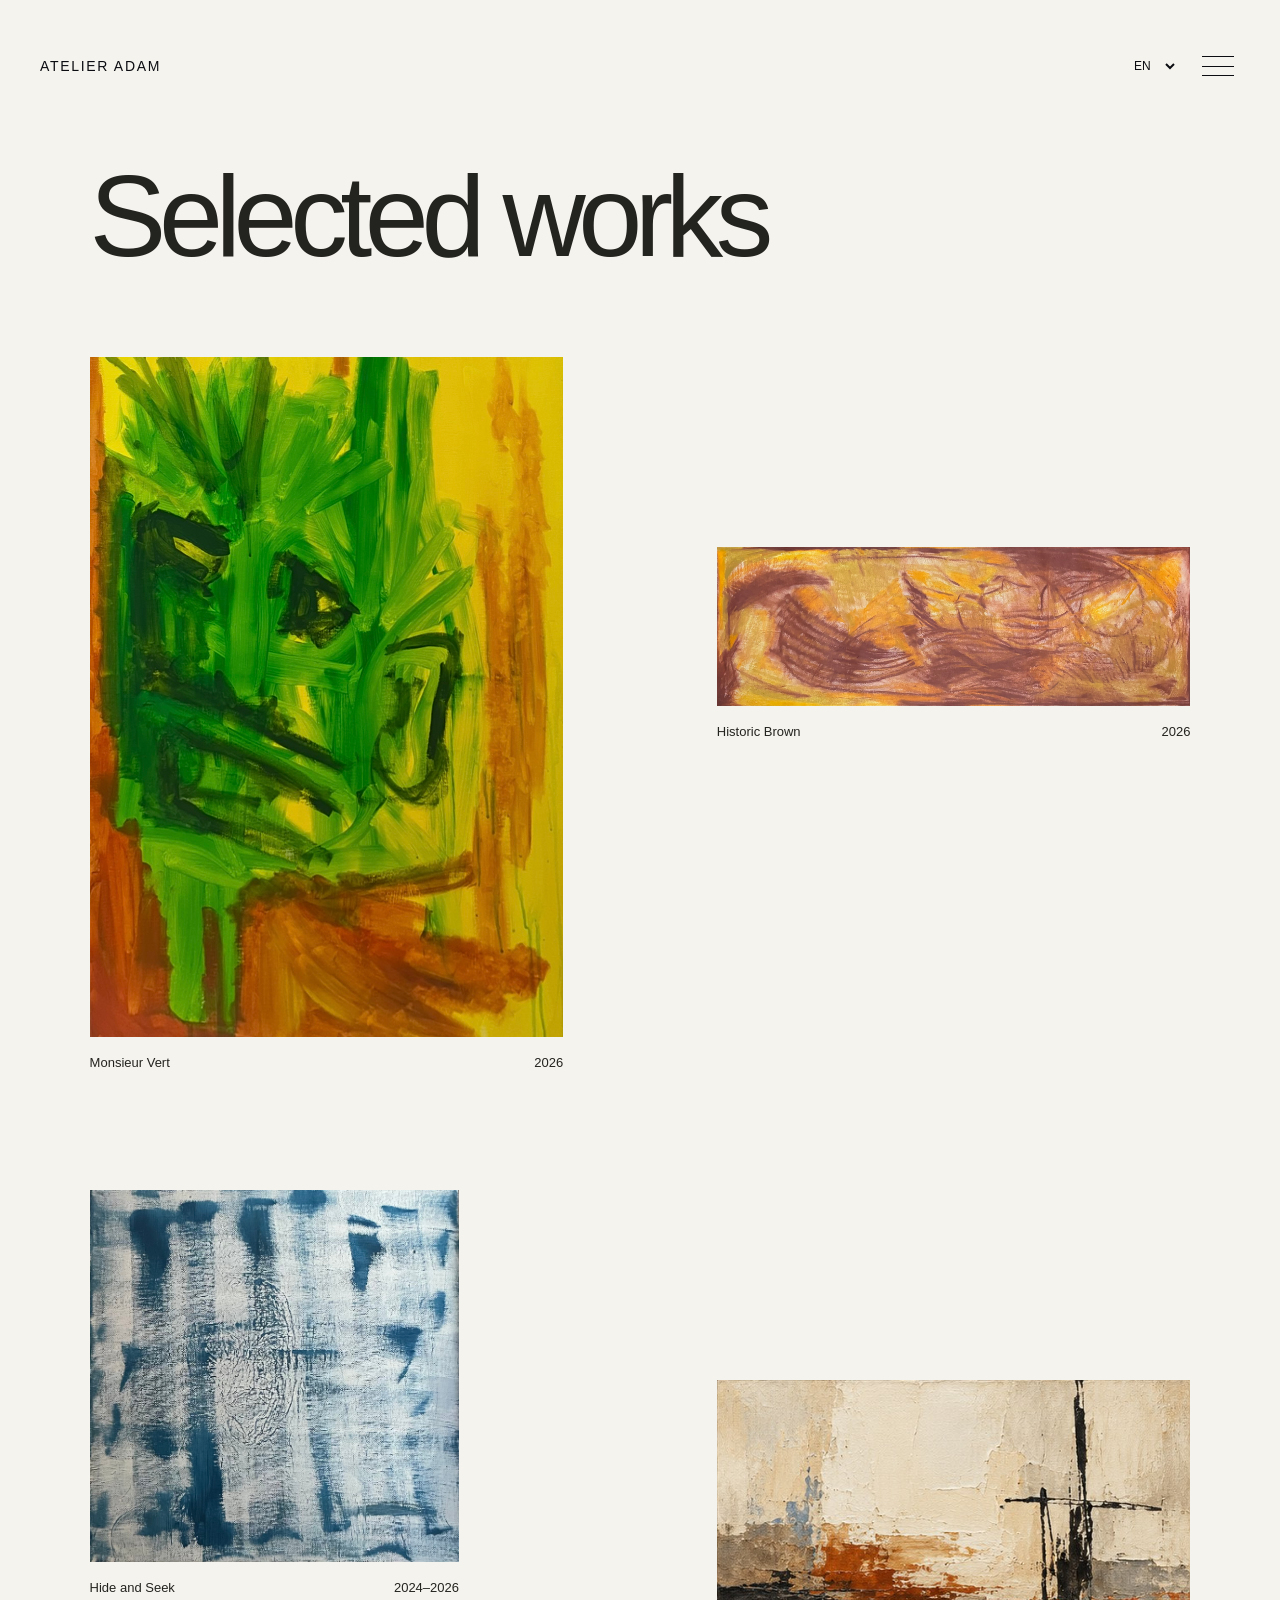
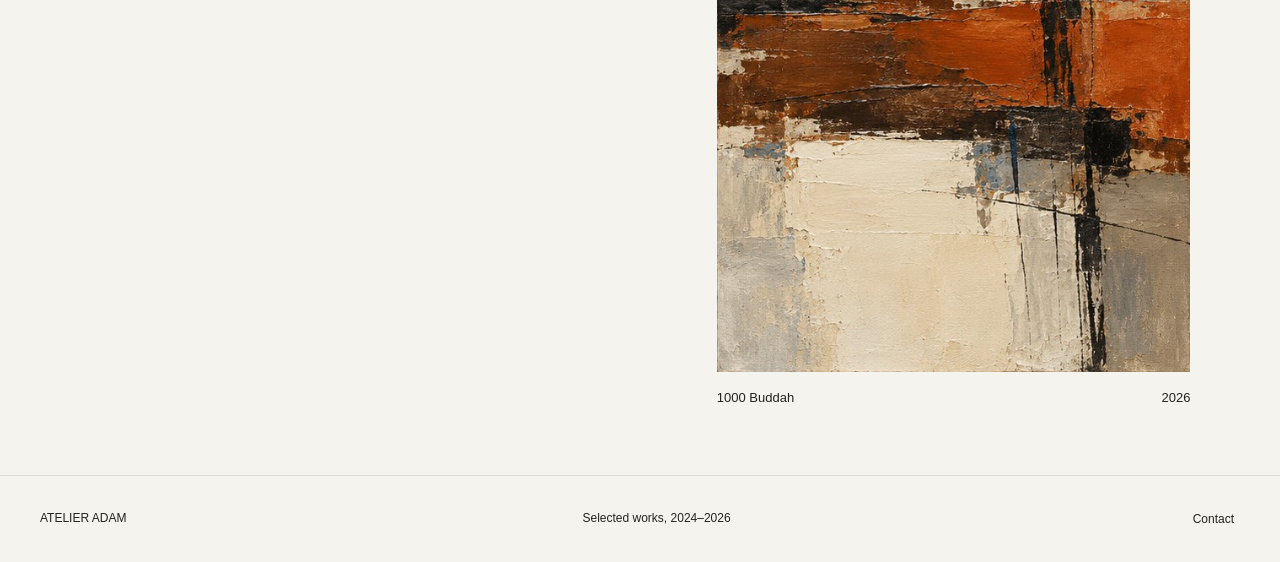
==== index/index.html @ fbb30935 "Initial commit" ====
<!doctype html>
<html lang="en">
  <head>
    <meta charset="utf-8">

    <meta
      name="viewport"
      content="width=device-width, initial-scale=1"
    >

    <title>Selected Works — Atelier Adam </title>

    <meta
      name="description"
      content="Selected paintings, 2025–2026."
    >

    <meta property="og:type" content="website">

    <meta
      property="og:title"
      content="Selected Works — Atelier Adam"
    >

    <meta
      property="og:description"
      content="A collection of contemporary paintings."
    >

    <link rel="canonical" href="/">

    <link
      rel="icon"
      type="image/svg+xml"
      href="data:image/svg+xml,%3Csvg xmlns='http://www.w3.org/2000/svg' viewBox='0 0 32 32'%3E%3Crect width='32' height='32' fill='%23f5f3ee'/%3E%3Cpath d='M8 25L16 6L24 25M11 19H21' fill='none' stroke='%2323231f' stroke-width='2'/%3E%3C/svg%3E"
    >

      <link rel="stylesheet" href="/style.css?v=3">
  </head>

  <body>
    <!-- Header -->
    <header>
      <a class="brand" href="/">ATELIER ADAM</a>

      <button
        class="menu-toggle"
        aria-label="Open navigation"
        aria-haspopup="dialog"
        data-cursor="OPEN"
      >
        <span></span>
        <span></span>
        <span></span>
      </button>
    </header>

    <!-- Page content -->
    <main></main>

    <!-- Navigation -->
    <dialog
      id="menu"
      class="overlay"
      aria-label="Navigation"
    >
      <button
        class="close"
        data-close
        aria-label="Close navigation"
      >
        ×
      </button>

      <nav class="menu-content">
        <a href="/index/">Index</a>
        <a href="/about/">About</a>
        <button data-contact>Contact</button>
      </nav>

      <div class="menu-foot small">
        SELECTED WORKS / 2025—2026
      </div>
    </dialog>

    <!-- Contact -->
    <dialog
      id="contact"
      class="overlay"
      aria-label="Studio contact"
    >
      <button
        class="close"
        data-close
        aria-label="Close contact"
      >
        ×
      </button>

      <!-- Decorative rotating painting -->
      <div class="contact-painting" aria-hidden="true">
        <div class="contact-painting-float">
          <div class="contact-painting-spin">
            <div class="contact-painting-front">
              <img src="/images/artwork-02.jpg" alt="">
            </div>
            <div class="contact-edge contact-edge-left"></div>
            <div class="contact-edge contact-edge-right"></div>
            <div class="contact-edge contact-edge-top"></div>
            <div class="contact-edge contact-edge-bottom"></div>
          </div>
        </div>
      </div>

      <div class="contact-lines">
        <div>
          <p>EMAIL</p>

          <a href="mailto:adsen16@outlook.com">
            adsen16@outlook.com
          </a>
        </div>

        <div>
          <p>INSTAGRAM</p>

          <a
            href="https://www.instagram.com/adam_ijd/"
            target="_blank"
            rel="noopener"
          >
            @adam_ijd
          </a>
        </div>

        <div>
          <p>LOCATION</p>

          <span class="location">
            Paris / New York / Nanjing
          </span>
        </div>
      </div>
    </dialog>

    <!-- Custom cursor -->
    <div class="cursor" aria-hidden="true"></div>

    <script src="/app.js?v=3" defer></script>
  </body>
</html>
---- style.css ----
:root{--paper:#f5f3ee;--ink:#23231f}*{box-sizing:border-box}html{scroll-behavior:smooth}body{margin:0;background:var(--paper);color:var(--ink);font-family:Helvetica Neue,Helvetica,Arial,sans-serif;font-weight:400}a{color:inherit;text-decoration:none}button{font:inherit;color:inherit;border:0;background:none;cursor:pointer}button,a{touch-action:manipulation}a:focus-visible,button:focus-visible{outline:2px solid currentColor;outline-offset:8px}header{position:fixed;z-index:30;top:0;left:0;width:100%;display:flex;justify-content:space-between;align-items:center;padding:30px 40px;mix-blend-mode:difference;color:#fff}.brand{font-size:14px;letter-spacing:.12em}.menu-toggle{width:44px;height:44px;padding:12px 6px;display:flex;flex-direction:column;justify-content:space-between}.menu-toggle span{height:1px;background:currentColor;width:32px}.home{height:520vh}.stage{height:100svh;position:sticky;top:0;overflow:hidden;perspective:1400px}.floating{position:absolute;width:clamp(230px,29vw,470px);height:clamp(310px,39vw,620px);left:50%;top:47%;transform:translate(-50%,-50%);will-change:transform}.floating img{width:100%;height:100%;object-fit:cover;border:7px solid #c9bca4;box-shadow:5px 2px 0 #746d5e,8px 3px 0 #b7ac96}.floor-shadow{position:absolute;left:50%;top:82%;width:30vw;min-width:210px;height:22px;border-radius:50%;background:#3b332b;filter:blur(21px);opacity:.17;transform:translateX(-50%)}.intro-caption{position:absolute;bottom:35px;left:40px;font-size:12px;letter-spacing:.08em;line-height:1.7}.scroll-note{position:absolute;bottom:40px;right:40px;font-size:12px;letter-spacing:.08em}.scene{position:absolute;inset:0;opacity:0;pointer-events:none;overflow:hidden}.scene img{width:100%;height:100%;object-fit:cover;will-change:transform}.scene-label{position:absolute;bottom:70px;left:7vw;color:white;mix-blend-mode:difference}.scene-label h2{font-weight:400;font-size:clamp(24px,4vw,65px);margin:0 0 12px}.scene-label p{font-size:13px;line-height:1.8}.scene.visible{pointer-events:auto}.home-end{min-height:75vh;display:flex;align-items:center;justify-content:center;flex-direction:column;gap:30px}.large-link{font-size:clamp(44px,8vw,130px);font-weight:300;letter-spacing:-.055em}.small{font-size:12px;letter-spacing:.08em;text-transform:uppercase}.page{min-height:100svh;padding:150px 7vw 70px;animation:enter .7s both}.page-heading{font-size:clamp(50px,9vw,130px);font-weight:300;letter-spacing:-.065em;margin:0 0 75px}.index-grid{display:grid;grid-template-columns:1fr 1fr;gap:120px 12vw;align-items:start}.work:nth-child(even){margin-top:190px}.work:nth-child(3n){width:78%}.work img{width:100%;max-height:680px;object-fit:cover;display:block;transition:transform .8s}.work:hover img{transform:scale(1.025)}.work figcaption{display:flex;justify-content:space-between;font-size:13px;margin-top:18px}.work figure{margin:0}.detail{display:grid;grid-template-columns:minmax(0,1.8fr) 1fr;gap:9vw;align-items:center}.slider{height:70svh;position:relative;overflow:hidden;touch-action:pan-y;cursor:grab}.slide{width:100%;height:100%;display:none;object-fit:contain;animation:enter .65s}.slide.active{display:block}.interior{position:relative;background:#e5e1d8;height:100%;display:none;align-items:center;justify-content:center;overflow:hidden}.interior.active{display:flex}.interior:before{content:'';position:absolute;bottom:0;height:25%;width:100%;background:#b5a897;transform:skewY(-4deg);transform-origin:left}.interior img{height:53%;width:42%;object-fit:cover;box-shadow:10px 13px 20px #554d3830;border:5px solid #a6997c;position:relative;margin-top:-18%}.slider-controls{display:flex;justify-content:space-between;align-items:center;margin-top:20px;font-size:12px}.slider-controls button{padding:10px}.info h1{font-size:32px;font-weight:400;letter-spacing:-.035em;margin:0 0 25px}.info p{font-size:14px;line-height:1.8}.info .description{font-size:16px;line-height:1.7;margin-top:36px;max-width:330px}.next-work{display:flex;justify-content:space-between;align-items:center;margin-top:140px;padding-top:35px;border-top:1px solid #d9d6cf}.next-work img{width:130px;height:160px;object-fit:cover}.next-work h2{font-size:38px;font-weight:300}.about-layout{display:grid;grid-template-columns:1fr 1fr;gap:10vw;align-items:center}.about-image{width:100%;height:65vh;object-fit:cover;filter:grayscale(1)}.about-text h1{font-size:clamp(36px,5vw,70px);font-weight:300;letter-spacing:-.04em}.about-text p{font-size:16px;line-height:1.8;max-width:430px}.overlay{border:0;padding:0;width:100vw;max-width:none;height:100svh;max-height:none;background:var(--paper);color:var(--ink)}.overlay::backdrop{background:#f5f3eee8}.overlay[open]{animation:enter .55s both}.close{position:absolute;right:40px;top:35px;width:44px;height:44px;font-size:30px;font-weight:200;z-index:3}.menu-content{height:100%;display:flex;flex-direction:column;justify-content:center;padding:8vw}.menu-content a,.menu-content button{text-align:left;width:max-content;font-size:clamp(55px,10vw,145px);font-weight:300;letter-spacing:-.06em;line-height:1.25;transition:opacity .3s}.menu-content a:hover,.menu-content button:hover{opacity:.45}.menu-foot{position:absolute;bottom:35px;left:8vw}.contact-art{position:absolute;width:33vw;height:64vh;object-fit:cover;top:18%;left:34%;transform:rotate(-5deg);animation:contact-in 1s both}.contact-lines{position:relative;z-index:2;margin:22vh 8vw;display:flex;flex-direction:column;gap:45px}.contact-lines div{animation:enter .8s both}.contact-lines div:nth-child(2){animation-delay:.1s}.contact-lines div:nth-child(3){animation-delay:.2s}.contact-lines p{font-size:12px;letter-spacing:.1em}.contact-lines a,.contact-lines .location{font-size:clamp(22px,4vw,58px);letter-spacing:-.03em;background:var(--paper);padding:4px 10px 4px 0}.cursor{position:fixed;top:0;left:0;z-index:100;pointer-events:none;border:1px solid currentColor;min-width:16px;height:16px;border-radius:50%;display:flex;align-items:center;justify-content:center;font-size:10px;transform:translate(-50%,-50%);color:#fff;mix-blend-mode:difference;transition:width .2s,height .2s}.cursor.label{width:58px;height:58px}footer{display:flex;justify-content:space-between;padding:35px 40px;font-size:12px;border-top:1px solid #dedbd4}::view-transition-old(root){animation:enter .5s reverse}::view-transition-new(root){animation:enter .6s}@keyframes enter{from{opacity:0;transform:translateY(20px)}to{opacity:1;transform:translateY(0)}}@keyframes contact-in{from{opacity:0;transform:translateY(70px) rotate(-12deg) scale(.85)}to{opacity:1;transform:rotate(-5deg)}}@media(pointer:coarse){.cursor{display:none}}@media(max-width:700px){header{padding:20px}.intro-caption{left:20px;bottom:25px}.scroll-note{right:20px;bottom:30px}.floating{width:58vw;height:77vw}.page{padding:120px 22px 50px}.index-grid{gap:65px 22px}.work:nth-child(even){margin-top:90px}.work:nth-child(3n){width:100%}.work figcaption{font-size:12px;gap:8px;flex-direction:column}.detail,.about-layout{grid-template-columns:1fr;gap:45px}.slider{height:58svh}.info .description{max-width:none}.next-work{margin-top:80px}.contact-art{width:62vw;height:55vh;left:25%;top:23%;opacity:.65}.contact-lines{margin:24vh 7vw}.close{right:20px;top:20px}.about-image{height:50vh}footer{padding:25px 20px;gap:20px}.scene-label{bottom:50px}.home{height:420vh}}@media(prefers-reduced-motion:reduce){html{scroll-behavior:auto}*,*:before,*:after{animation:none!important;transition:none!important}.cursor{display:none}.home{height:auto}.stage{position:relative;height:90svh}.scene{display:none}.floor-shadow{display:none}}

/* The opening work is a shallow, two-sided physical object. */
.floating{transform-style:preserve-3d}.painting-object{width:100%;height:100%;position:relative;transform-style:preserve-3d;will-change:transform}.painting-face{position:absolute;inset:0;backface-visibility:hidden}.painting-front{transform:translateZ(9px)}.painting-front img{display:block;box-shadow:none}.painting-back{transform:rotateY(180deg) translateZ(9px);background:#c6b99e;border:7px solid #9f9176;box-shadow:inset 0 0 35px #796c4b25}.painting-edge{position:absolute;background:#a99a7e;backface-visibility:visible}.edge-left,.edge-right{width:18px;height:100%;top:0}.edge-left{left:0;transform:translateX(-50%) rotateY(90deg)}.edge-right{right:0;transform:translateX(50%) rotateY(90deg)}.edge-top,.edge-bottom{width:100%;height:18px;left:0;background:#c7b99e}.edge-top{top:0;transform:translateY(-50%) rotateX(90deg)}.edge-bottom{bottom:0;transform:translateY(50%) rotateX(90deg)}

/* Scroll from the image into a quiet gallery wall. */
.floor-shadow {
  min-width: 0;
  height: 26px;
  filter: blur(14px);
  transform-origin: center;
  will-change: transform, opacity;
}
.scene{background:#eeece6}.wall-artwork{position:absolute;left:50%;top:46%;width:clamp(230px,29vw,470px);height:clamp(310px,39vw,620px);transform:translate(-50%,-50%);will-change:transform;box-shadow:9px 13px 19px #4c443b30,2px 3px 3px #4c443b25}.wall-artwork img{display:block;width:100%;height:100%;object-fit:cover;border:7px solid #c9bca4}.scene-label{color:#23231f;mix-blend-mode:normal;left:40px;bottom:35px}.scene-label h2{font-size:19px;letter-spacing:-.02em;margin-bottom:8px}.scene-label p{font-size:12px;line-height:1.6;margin:0}@media(max-width:700px){.wall-artwork{width:58vw;height:77vw}.scene-label{left:20px;bottom:25px}}


:root{--paper:#f5f3ee;--ink:#23231f}*{box-sizing:border-box}html{scroll-behavior:smooth}body{margin:0;background:var(--paper);color:var(--ink);font-family:Helvetica Neue,Helvetica,Arial,sans-serif;font-weight:400}a{color:inherit;text-decoration:none}button{font:inherit;color:inherit;border:0;background:none;cursor:pointer}button,a{touch-action:manipulation}a:focus-visible,button:focus-visible{outline:2px solid currentColor;outline-offset:8px}header{position:fixed;z-index:30;top:0;left:0;width:100%;display:flex;justify-content:space-between;align-items:center;padding:30px 40px;mix-blend-mode:difference;color:#fff}.brand{font-size:14px;letter-spacing:.12em}.menu-toggle{width:44px;height:44px;padding:12px 6px;display:flex;flex-direction:column;justify-content:space-between}.menu-toggle span{height:1px;background:currentColor;width:32px}.home{height:520vh}.stage{height:100svh;position:sticky;top:0;overflow:hidden;perspective:1400px}.floating{position:absolute;width:clamp(230px,29vw,470px);height:clamp(310px,39vw,620px);left:50%;top:47%;transform:translate(-50%,-50%);will-change:transform}.floating img{width:100%;height:100%;object-fit:cover;border:7px solid #c9bca4;box-shadow:5px 2px 0 #746d5e,8px 3px 0 #b7ac96}.floor-shadow{position:absolute;left:50%;top:82%;width:30vw;min-width:210px;height:22px;border-radius:50%;background:#3b332b;filter:blur(21px);opacity:.17;transform:translateX(-50%)}.intro-caption{position:absolute;bottom:35px;left:40px;font-size:12px;letter-spacing:.08em;line-height:1.7}.scroll-note{position:absolute;bottom:40px;right:40px;font-size:12px;letter-spacing:.08em}.scene{position:absolute;inset:0;opacity:0;pointer-events:none;overflow:hidden}.scene img{width:100%;height:100%;object-fit:cover;will-change:transform}.scene-label{position:absolute;bottom:70px;left:7vw;color:white;mix-blend-mode:difference}.scene-label h2{font-weight:400;font-size:clamp(24px,4vw,65px);margin:0 0 12px}.scene-label p{font-size:13px;line-height:1.8}.scene.visible{pointer-events:auto}.home-end{min-height:75vh;display:flex;align-items:center;justify-content:center;flex-direction:column;gap:30px}.large-link{font-size:clamp(44px,8vw,130px);font-weight:300;letter-spacing:-.055em}.small{font-size:12px;letter-spacing:.08em;text-transform:uppercase}.page{min-height:100svh;padding:150px 7vw 70px;animation:enter .7s both}.page-heading{font-size:clamp(50px,9vw,130px);font-weight:300;letter-spacing:-.065em;margin:0 0 75px}.index-grid{display:grid;grid-template-columns:1fr 1fr;gap:120px 12vw;align-items:start}.work:nth-child(even){margin-top:190px}.work:nth-child(3n){width:78%}.work img{width:100%;max-height:680px;object-fit:cover;display:block;transition:transform .8s}.work:hover img{transform:scale(1.025)}.work figcaption{display:flex;justify-content:space-between;font-size:13px;margin-top:18px}.work figure{margin:0}.detail{display:grid;grid-template-columns:minmax(0,1.8fr) 1fr;gap:9vw;align-items:center}.slider{height:70svh;position:relative;overflow:hidden;touch-action:pan-y;cursor:grab}.slide{width:100%;height:100%;display:none;object-fit:contain;animation:enter .65s}.slide.active{display:block}.interior{position:relative;background:#e5e1d8;height:100%;display:none;align-items:center;justify-content:center;overflow:hidden}.interior.active{display:flex}.interior:before{content:'';position:absolute;bottom:0;height:25%;width:100%;background:#b5a897;transform:skewY(-4deg);transform-origin:left}.interior img{height:53%;width:42%;object-fit:cover;box-shadow:10px 13px 20px #554d3830;border:5px solid #a6997c;position:relative;margin-top:-18%}.slider-controls{display:flex;justify-content:space-between;align-items:center;margin-top:20px;font-size:12px}.slider-controls button{padding:10px}.info h1{font-size:32px;font-weight:400;letter-spacing:-.035em;margin:0 0 25px}.info p{font-size:14px;line-height:1.8}.info .description{font-size:16px;line-height:1.7;margin-top:36px;max-width:330px}.next-work{display:flex;justify-content:space-between;align-items:center;margin-top:140px;padding-top:35px;border-top:1px solid #d9d6cf}.next-work img{width:130px;height:160px;object-fit:cover}.next-work h2{font-size:38px;font-weight:300}.about-layout{display:grid;grid-template-columns:1fr 1fr;gap:10vw;align-items:center}.about-image{width:100%;height:65vh;object-fit:cover;filter:grayscale(1)}.about-text h1{font-size:clamp(36px,5vw,70px);font-weight:300;letter-spacing:-.04em}.about-text p{font-size:16px;line-height:1.8;max-width:430px}.overlay{border:0;padding:0;width:100vw;max-width:none;height:100svh;max-height:none;background:var(--paper);color:var(--ink)}.overlay::backdrop{background:#f5f3eee8}.overlay[open]{animation:enter .55s both}.close{position:absolute;right:40px;top:35px;width:44px;height:44px;font-size:30px;font-weight:200;z-index:3}.menu-content{height:100%;display:flex;flex-direction:column;justify-content:center;padding:8vw}.menu-content a,.menu-content button{text-align:left;width:max-content;font-size:clamp(55px,10vw,145px);font-weight:300;letter-spacing:-.06em;line-height:1.25;transition:opacity .3s}.menu-content a:hover,.menu-content button:hover{opacity:.45}.menu-foot{position:absolute;bottom:35px;left:8vw}.contact-art{position:absolute;width:33vw;height:64vh;object-fit:cover;top:18%;left:34%;transform:rotate(-5deg);animation:contact-in 1s both}.contact-lines{position:relative;z-index:2;margin:22vh 8vw;display:flex;flex-direction:column;gap:45px}.contact-lines div{animation:enter .8s both}.contact-lines div:nth-child(2){animation-delay:.1s}.contact-lines div:nth-child(3){animation-delay:.2s}.contact-lines p{font-size:12px;letter-spacing:.1em}.contact-lines a,.contact-lines .location{font-size:clamp(22px,4vw,58px);letter-spacing:-.03em;background:var(--paper);padding:4px 10px 4px 0}.cursor{position:fixed;top:0;left:0;z-index:100;pointer-events:none;border:1px solid currentColor;min-width:16px;height:16px;border-radius:50%;display:flex;align-items:center;justify-content:center;font-size:10px;transform:translate(-50%,-50%);color:#fff;mix-blend-mode:difference;transition:width .2s,height .2s}.cursor.label{width:58px;height:58px}footer{display:flex;justify-content:space-between;padding:35px 40px;font-size:12px;border-top:1px solid #dedbd4}::view-transition-old(root){animation:enter .5s reverse}::view-transition-new(root){animation:enter .6s}@keyframes enter{from{opacity:0;transform:translateY(20px)}to{opacity:1;transform:translateY(0)}}@keyframes contact-in{from{opacity:0;transform:translateY(70px) rotate(-12deg) scale(.85)}to{opacity:1;transform:rotate(-5deg)}}@media(pointer:coarse){.cursor{display:none}}@media(max-width:700px){header{padding:20px}.intro-caption{left:20px;bottom:25px}.scroll-note{right:20px;bottom:30px}.floating{width:58vw;height:77vw}.page{padding:120px 22px 50px}.index-grid{gap:65px 22px}.work:nth-child(even){margin-top:90px}.work:nth-child(3n){width:100%}.work figcaption{font-size:12px;gap:8px;flex-direction:column}.detail,.about-layout{grid-template-columns:1fr;gap:45px}.slider{height:58svh}.info .description{max-width:none}.next-work{margin-top:80px}.contact-art{width:62vw;height:55vh;left:25%;top:23%;opacity:.65}.contact-lines{margin:24vh 7vw}.close{right:20px;top:20px}.about-image{height:50vh}footer{padding:25px 20px;gap:20px}.scene-label{bottom:50px}.home{height:420vh}}@media(prefers-reduced-motion:reduce){html{scroll-behavior:auto}*,*:before,*:after{animation:none!important;transition:none!important}.cursor{display:none}.home{height:auto}.stage{position:relative;height:90svh}.scene{display:none}.floor-shadow{display:none}}

/* The opening work is a shallow, two-sided physical object. */
.floating{transform-style:preserve-3d}.painting-object{width:100%;height:100%;position:relative;transform-style:preserve-3d;will-change:transform}.painting-face{position:absolute;inset:0;backface-visibility:hidden}.painting-front{transform:translateZ(9px)}.painting-front img{display:block;box-shadow:none}.painting-back{transform:rotateY(180deg) translateZ(9px);background:#c6b99e;border:7px solid #9f9176;box-shadow:inset 0 0 35px #796c4b25}.painting-edge{position:absolute;background:#a99a7e;backface-visibility:visible}.edge-left,.edge-right{width:18px;height:100%;top:0}.edge-left{left:0;transform:translateX(-50%) rotateY(90deg)}.edge-right{right:0;transform:translateX(50%) rotateY(90deg)}.edge-top,.edge-bottom{width:100%;height:18px;left:0;background:#c7b99e}.edge-top{top:0;transform:translateY(-50%) rotateX(90deg)}.edge-bottom{bottom:0;transform:translateY(50%) rotateX(90deg)}

/* Scroll from the image into a quiet gallery wall. */
.floor-shadow {
  min-width: 0;
  height: 26px;
  filter: blur(14px);
  transform-origin: center;
  will-change: transform, opacity;
}
.scene{background:#eeece6}.wall-artwork{position:absolute;left:50%;top:46%;width:clamp(230px,29vw,470px);height:clamp(310px,39vw,620px);transform:translate(-50%,-50%);will-change:transform;box-shadow:9px 13px 19px #4c443b30,2px 3px 3px #4c443b25}.wall-artwork img{display:block;width:100%;height:100%;object-fit:cover;border:7px solid #c9bca4}.scene-label{color:#23231f;mix-blend-mode:normal;left:40px;bottom:35px}.scene-label h2{font-size:19px;letter-spacing:-.02em;margin-bottom:8px}.scene-label p{font-size:12px;line-height:1.6;margin:0}@media(max-width:700px){.wall-artwork{width:58vw;height:77vw}.scene-label{left:20px;bottom:25px}}


/* Contact painting */
#contact {
  isolation: isolate;
}

#contact .contact-painting {
  position: absolute;
  top: 50%;
  left: 55%;
  width: min(28vw, 320px);
  perspective: 1400px;
  transform: translate(-50%, -50%);
  pointer-events: none;
  user-select: none;
  z-index: 0;
}

#contact .contact-painting-float {
  transform-style: preserve-3d;
  animation: contact-float 8s ease-in-out infinite;
}

#contact .contact-painting-spin {
  position: relative;
  transform-style: preserve-3d;
  animation: contact-turn 40s linear infinite;
}

#contact .contact-painting-front {
  position: relative;
  transform: translateZ(3px);
  backface-visibility: hidden;
}

#contact .contact-painting-front img {
  display: block;
  width: 100%;
  height: auto;
  border: 7px solid #c9bca4;
}

#contact .contact-painting-back {
  position: absolute;
  inset: 0;
  background: #c6b99e;
  border: 7px solid #9f9176;
  transform: rotateY(180deg) translateZ(3px);
  backface-visibility: hidden;
}

#contact .contact-lines {
  position: relative;
  z-index: 2;
}

@keyframes contact-turn {
  from {
    transform: rotateY(0deg);
  }

  to {
    transform: rotateY(360deg);
  }
}

@keyframes contact-float {
  0%, 100% {
    transform: translateY(0);
  }

  50% {
    transform: translateY(-14px);
  }
}

@media (max-width: 700px) {
  #contact .contact-painting {
    left: 60%;
    width: min(45vw, 240px);
  }
}

@media (prefers-reduced-motion: reduce) {
  #contact .contact-painting-float,
  #contact .contact-painting-spin {
    animation: none;
  }
}

/* Contact painting edges — 6px thick */
#contact .contact-edge {
  position: absolute;
  background: #a99a7e;
  backface-visibility: visible;
  pointer-events: none;
}

#contact .contact-edge-left,
#contact .contact-edge-right {
  top: 0;
  width: 6px;
  height: 100%;
}

#contact .contact-edge-left {
  left: 0;
  transform: translateX(-50%) rotateY(90deg);
}

#contact .contact-edge-right {
  right: 0;
  transform: translateX(50%) rotateY(90deg);
}

#contact .contact-edge-top,
#contact .contact-edge-bottom {
  left: 0;
  width: 100%;
  height: 6px;
  background: #c7b99e;
}

#contact .contact-edge-top {
  top: 0;
  transform: translateY(-50%) rotateX(90deg);
}

#contact .contact-edge-bottom {
  bottom: 0;
  transform: translateY(50%) rotateX(90deg);
}

/* Language selector */
header .language-select {
  margin-left: auto;
  margin-right: 18px;
  padding: 8px 4px;

  color: inherit;
  background: transparent;
  border: none;

  font: inherit;
  font-size: 12px;
  cursor: pointer;
}

header .language-select option {
  color: #23231f;
  background: #f5f3ee;
}

header .language-select:focus-visible {
  outline: 2px solid currentColor;
  outline-offset: 4px;
}

/* Fonts suitable for Simplified Chinese */
html[lang="zh"] body {
  font-family:
    "PingFang SC",
    "Microsoft YaHei",
    "Noto Sans CJK SC",
    sans-serif;
}

html[lang="zh"] .small,
html[lang="zh"] .large-link,
html[lang="zh"] .page-heading,
html[lang="zh"] .menu-content a,
html[lang="zh"] .menu-content button {
  letter-spacing: normal;
}

@media (max-width: 700px) {
  header .language-select {
    margin-right: 10px;
  }

  html[lang="zh"] .contact-lines a,
  html[lang="zh"] .contact-lines .location {
    overflow-wrap: anywhere;
  }
}

/* Lower the About portrait slightly. */
.about-image {
  transform: translateY(40px);
}

/* Keep the mobile layout unchanged. */
@media (max-width: 700px) {
  .about-image {
    transform: none;
  }
}

/* Keep the image and its text vertically centered. */
.detail {
  align-items: center;
}

/* Give the text and inquiry the same width. */
.detail .info {
  width: 100%;
  max-width: 330px;
}

.detail .info .description {
  max-width: 100%;
}


.detail .info button[data-contact],
.detail .info .sold-label {
  display: block;
  width: 100%;
  margin: 24px 0 0;
  padding: 0;
  text-align: left;
}
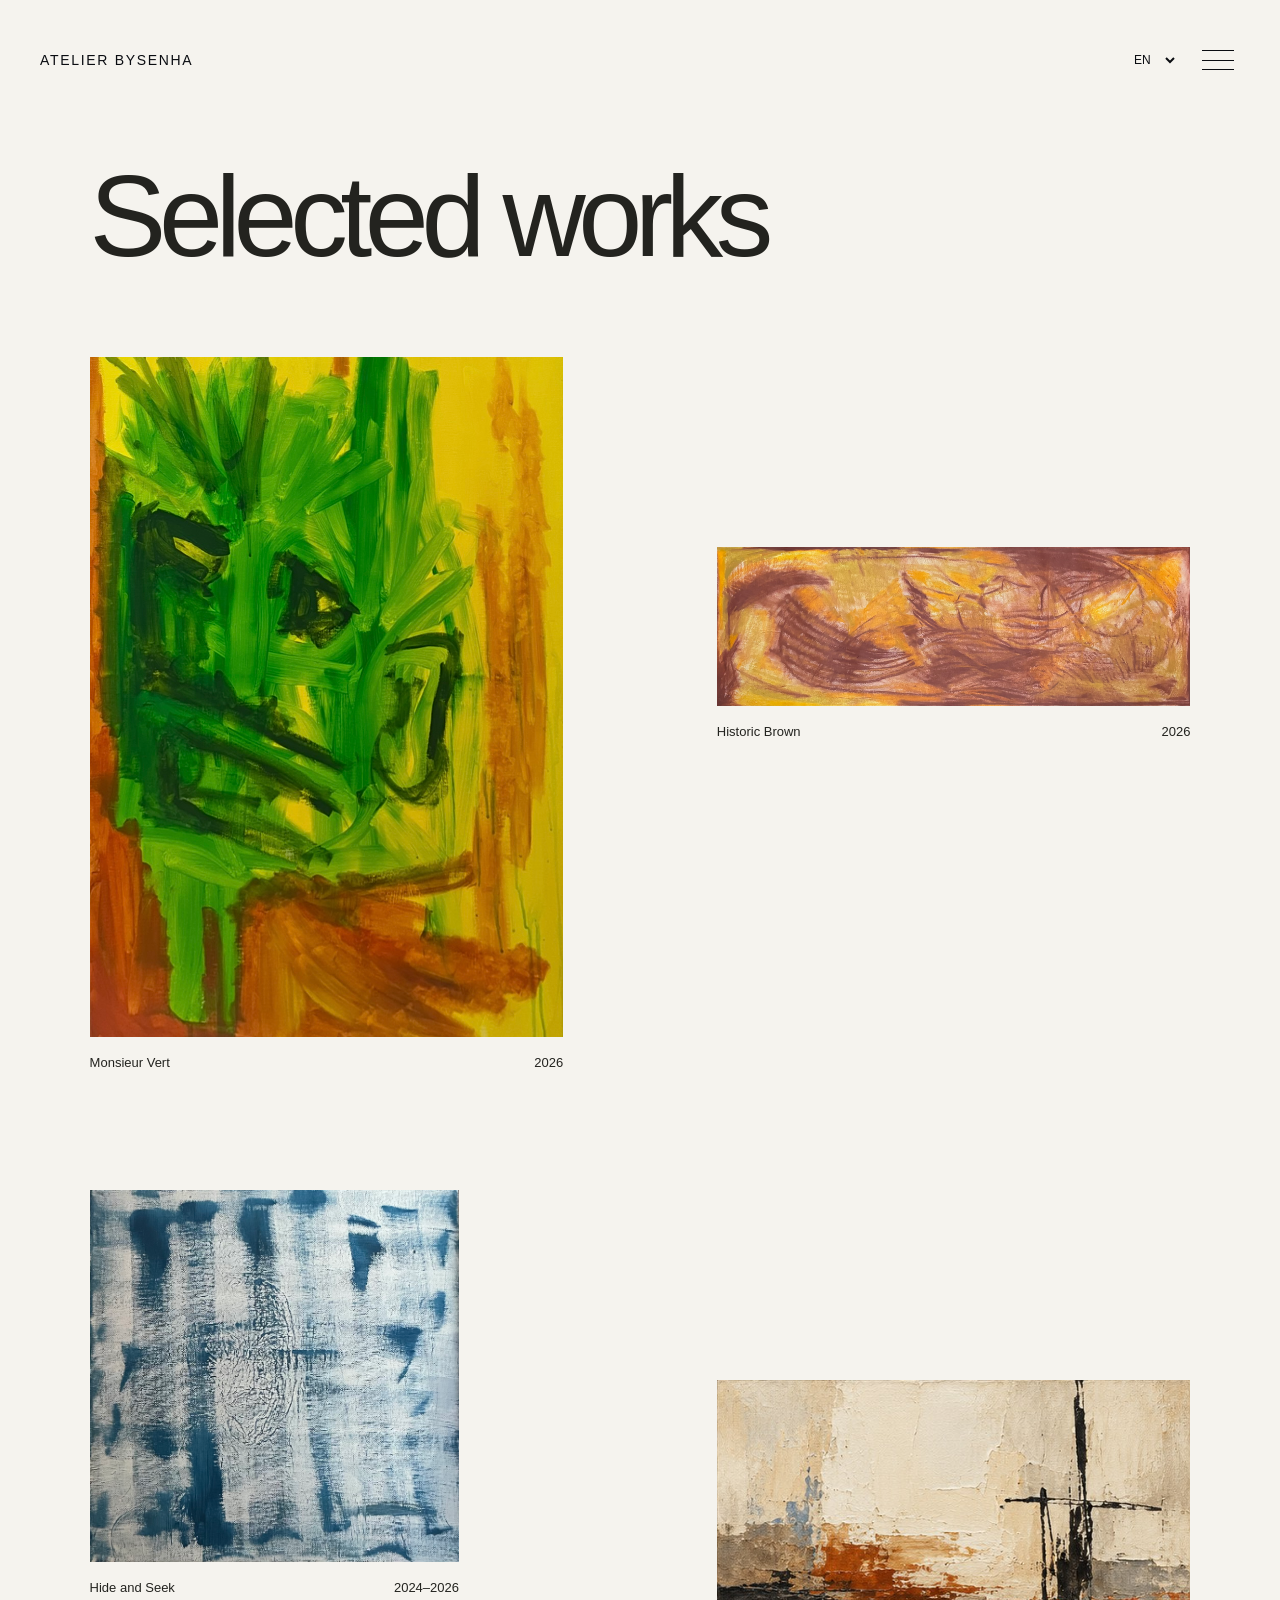
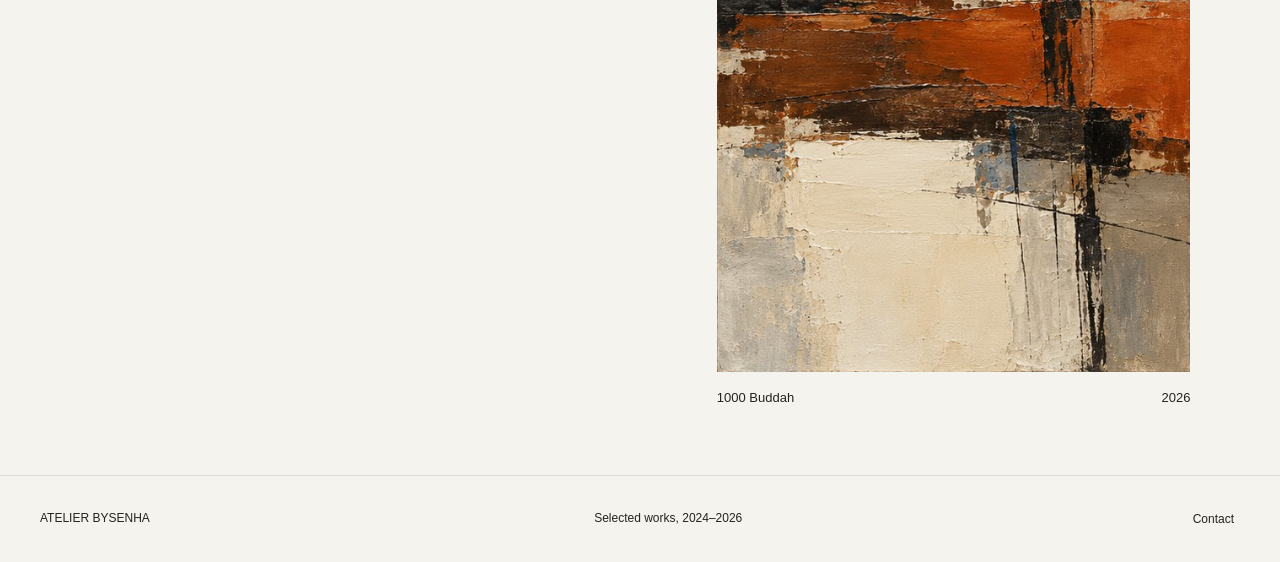
==== commit 8a4f1890: "Fix GitHub Pages paths and routing" ====
--- a/index/index.html
+++ b/index/index.html
@@ -2,13 +2,29 @@
 <html lang="en">
   <head>
     <meta charset="utf-8">
+    <script>
+      (() => {
+        const repositoryPath = '/ATELIER_BYSENHA/';
+
+        const siteRoot =
+          location.pathname === '/ATELIER_BYSENHA' ||
+          location.pathname.startsWith(repositoryPath)
+            ? repositoryPath
+            : '/';
+
+        const base = document.createElement('base');
+        base.href = location.origin + siteRoot;
+        document.head.prepend(base);
+      })();
+    </script>
+    
 
     <meta
       name="viewport"
       content="width=device-width, initial-scale=1"
     >
 
-    <title>Selected Works — Atelier Adam </title>
+    <title>Selected Works — Atelier BySenha </title>
 
     <meta
       name="description"
@@ -19,7 +35,7 @@
 
     <meta
       property="og:title"
-      content="Selected Works — Atelier Adam"
+      content="Selected Works — Atelier BySenha"
     >
 
     <meta
@@ -27,7 +43,7 @@
       content="A collection of contemporary paintings."
     >
 
-    <link rel="canonical" href="/">
+    <link rel="canonical" href="./">
 
     <link
       rel="icon"
@@ -35,13 +51,13 @@
       href="data:image/svg+xml,%3Csvg xmlns='http://www.w3.org/2000/svg' viewBox='0 0 32 32'%3E%3Crect width='32' height='32' fill='%23f5f3ee'/%3E%3Cpath d='M8 25L16 6L24 25M11 19H21' fill='none' stroke='%2323231f' stroke-width='2'/%3E%3C/svg%3E"
     >
 
-      <link rel="stylesheet" href="/style.css?v=3">
+      <link rel="stylesheet" href="style.css?v=4">
   </head>
 
   <body>
     <!-- Header -->
     <header>
-      <a class="brand" href="/">ATELIER ADAM</a>
+      <a class="brand" href="./">ATELIER BYSENHA</a>
 
       <button
         class="menu-toggle"
@@ -73,8 +89,8 @@
       </button>
 
       <nav class="menu-content">
-        <a href="/index/">Index</a>
-        <a href="/about/">About</a>
+        <a href="index/">Index</a>
+        <a href="about/">About</a>
         <button data-contact>Contact</button>
       </nav>
 
@@ -102,8 +118,9 @@
         <div class="contact-painting-float">
           <div class="contact-painting-spin">
             <div class="contact-painting-front">
-              <img src="/images/artwork-02.jpg" alt="">
+              <img src="images/artwork-02.jpg" alt="">
             </div>
+            <div class="contact-painting-back"></div>
             <div class="contact-edge contact-edge-left"></div>
             <div class="contact-edge contact-edge-right"></div>
             <div class="contact-edge contact-edge-top"></div>
@@ -125,11 +142,11 @@
           <p>INSTAGRAM</p>
 
           <a
-            href="https://www.instagram.com/adam_ijd/"
+            href="https://www.instagram.com/atelier_bysenha/"
             target="_blank"
             rel="noopener"
           >
-            @adam_ijd
+            @atelier_bysenha
           </a>
         </div>
 
@@ -146,6 +163,6 @@
     <!-- Custom cursor -->
     <div class="cursor" aria-hidden="true"></div>
 
-    <script src="/app.js?v=3" defer></script>
+    <script src="app.js?v=4" defer></script>
   </body>
 </html>
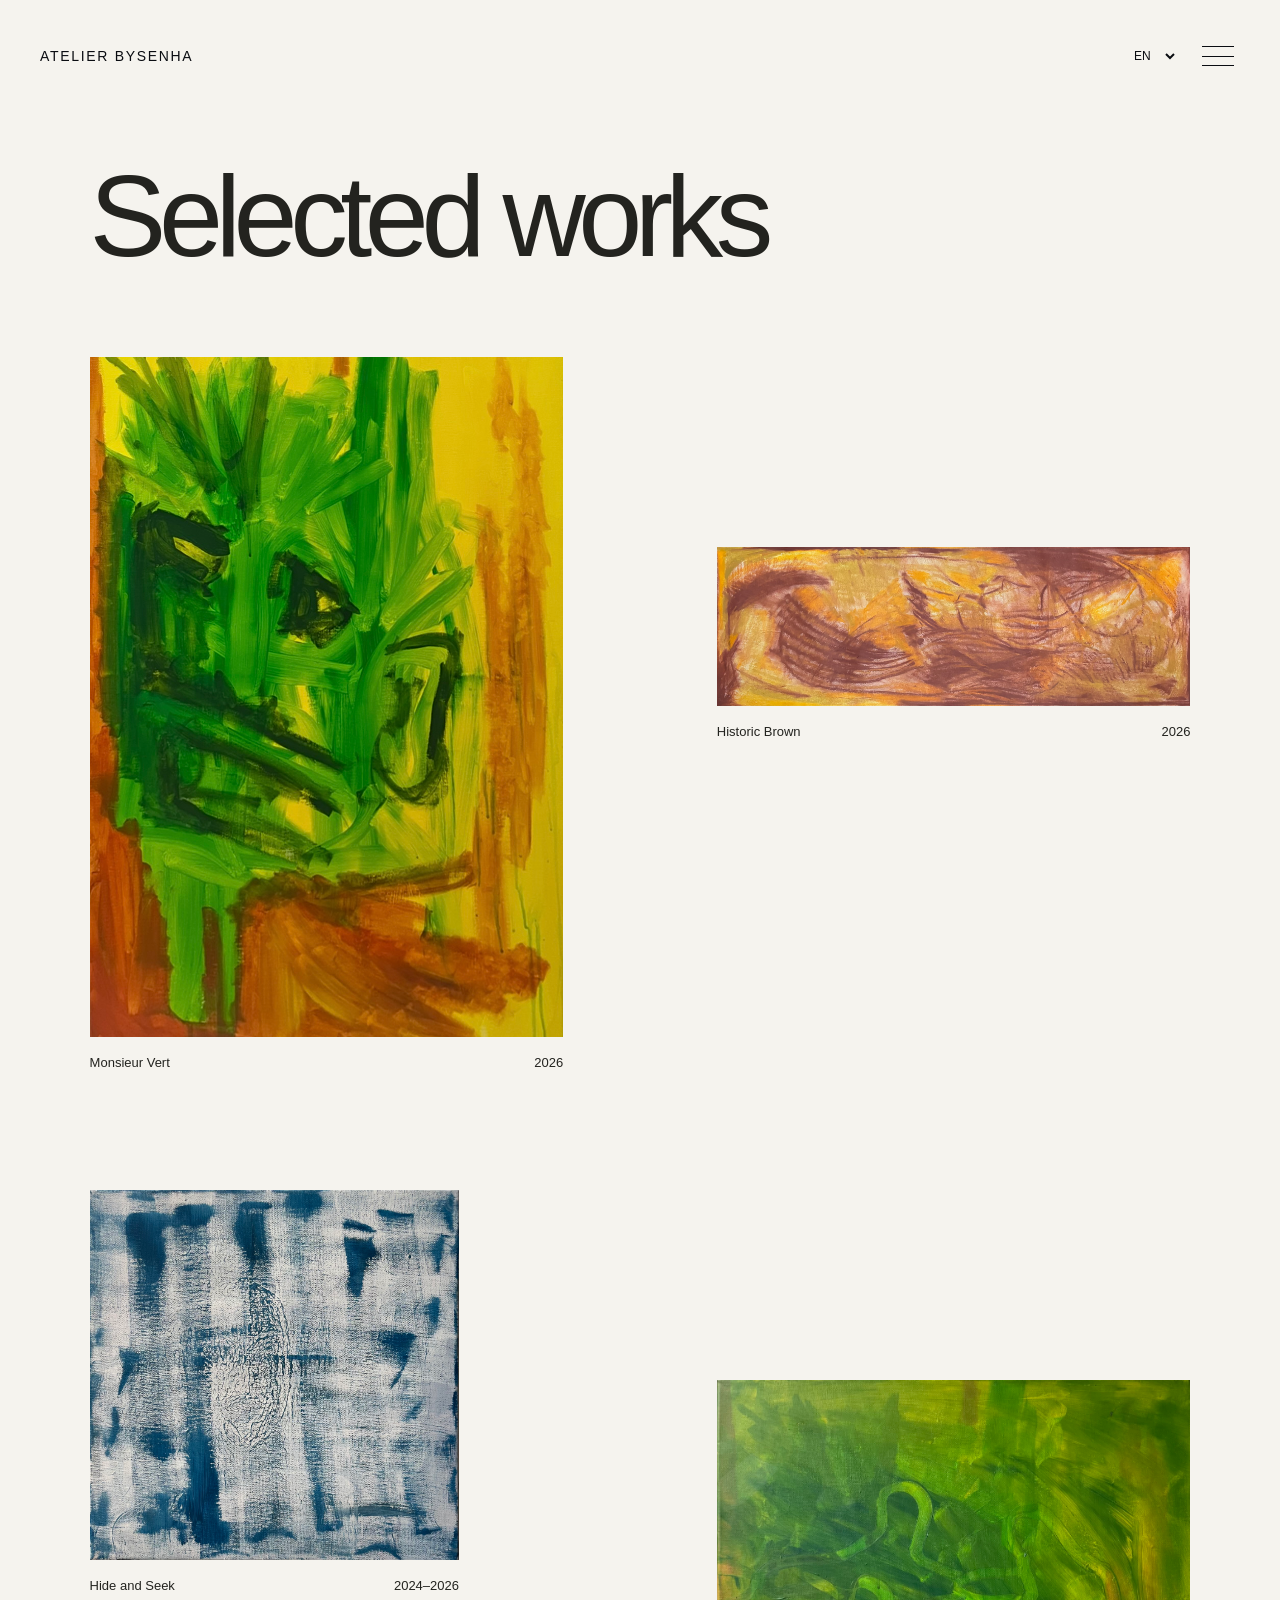
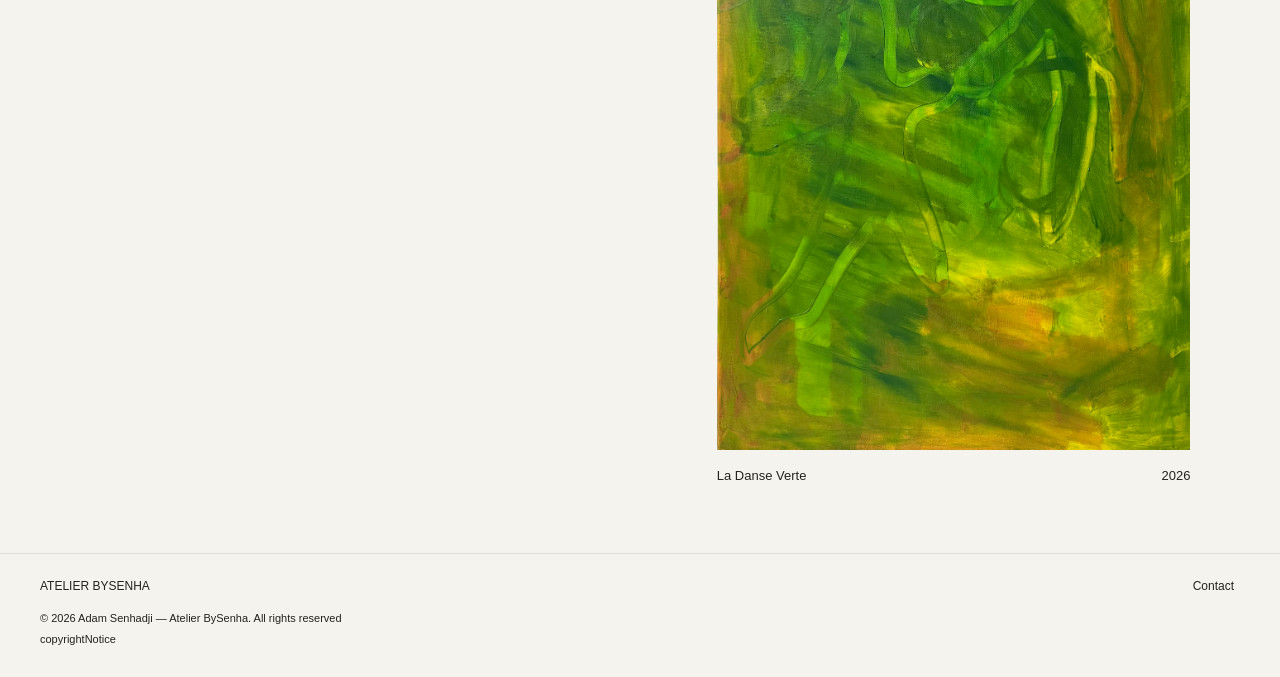
==== commit dfdb6e83: "UpDateInsta" ====
--- a/index/index.html
+++ b/index/index.html
@@ -142,11 +142,11 @@
           <p>INSTAGRAM</p>
 
           <a
-            href="https://www.instagram.com/atelier_bysenha/"
+            href="https://www.instagram.com/atelierbysenha/"
             target="_blank"
             rel="noopener"
           >
-            @atelier_bysenha
+            @AtelierBysenha
           </a>
         </div>
 
